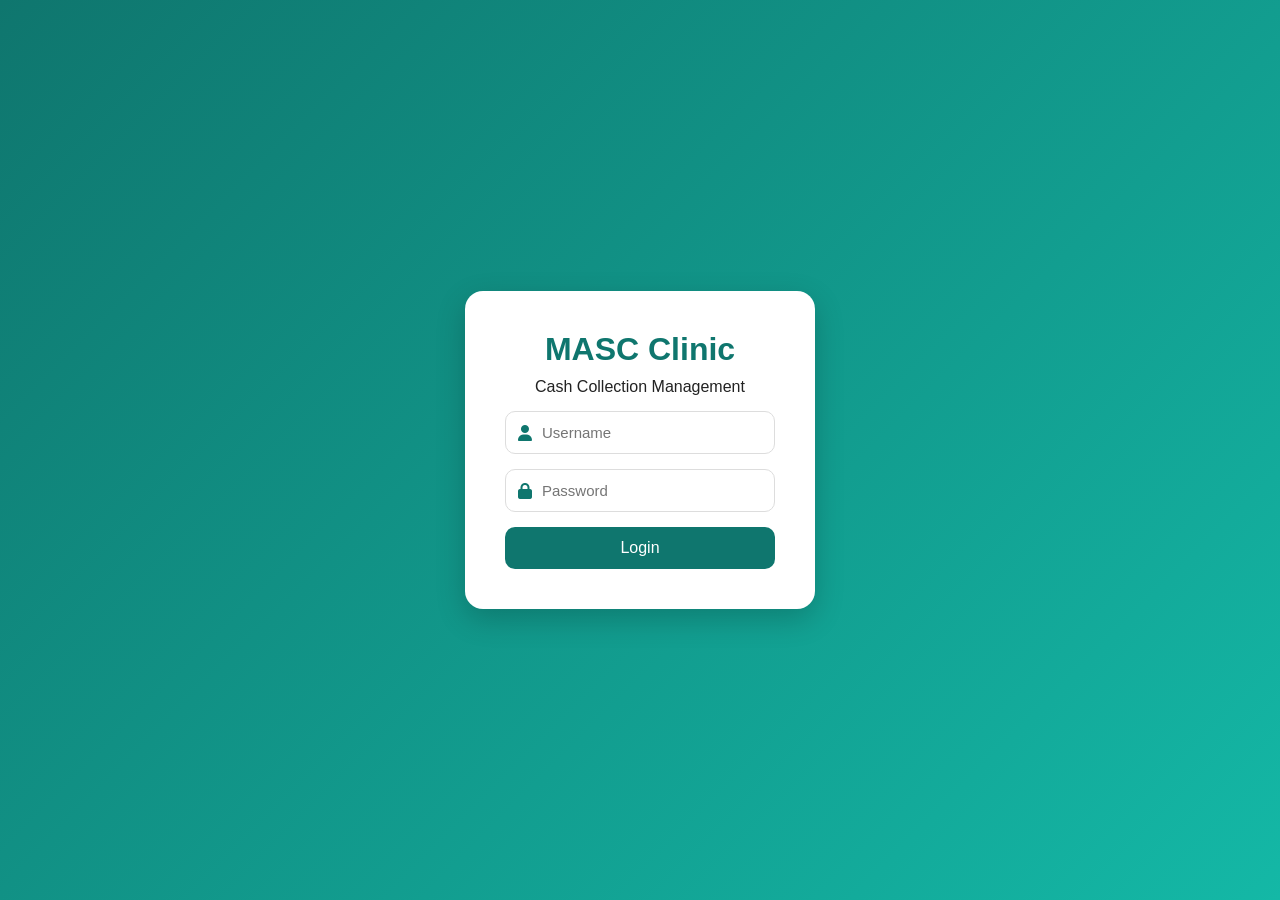
==== index.html @ bd1f54cf "Add files via upload" ====
<!DOCTYPE html>
<html lang="en">
<head>
<meta charset="UTF-8">
<meta name="viewport" content="width=device-width, initial-scale=1.0">
<title>MASC Clinic Login</title>

<link rel="stylesheet" href="css/style.css">
<link rel="stylesheet"
href="https://cdnjs.cloudflare.com/ajax/libs/font-awesome/6.6.0/css/all.min.css">

</head>
<body>

<div class="login-container">

    <div class="login-card">

        <h1>MASC Clinic</h1>
        <p>Cash Collection Management</p>

        <form id="loginForm">

            <div class="input-box">
                <i class="fa fa-user"></i>
                <input type="text" id="username" placeholder="Username" required>
            </div>

            <div class="input-box">
                <i class="fa fa-lock"></i>
                <input type="password" id="password" placeholder="Password" required>
            </div>

            <button type="submit">Login</button>

        </form>

        <p id="loginMessage"></p>

    </div>

</div>

<script src="js/api.js"></script>
<script src="js/auth.js"></script>

</body>
</html>
---- css/style.css ----
*{
margin:0;
padding:0;
box-sizing:border-box;
font-family:Segoe UI,sans-serif;
}

body{
background:#f4f7fa;
color:#222;
}

/* LOGIN */

.login-container{
display:flex;
justify-content:center;
align-items:center;
height:100vh;
background:linear-gradient(135deg,#0f766e,#14b8a6);
}

.login-card{
background:white;
padding:40px;
border-radius:18px;
width:350px;
box-shadow:0 10px 30px rgba(0,0,0,.2);
text-align:center;
}

.login-card h1{
color:#0f766e;
margin-bottom:10px;
}

.input-box{
display:flex;
align-items:center;
border:1px solid #ddd;
border-radius:10px;
margin:15px 0;
padding:12px;
}

.input-box i{
margin-right:10px;
color:#0f766e;
}

.input-box input{
border:none;
outline:none;
flex:1;
font-size:15px;
}

button{
width:100%;
padding:12px;
border:none;
border-radius:10px;
background:#0f766e;
color:white;
font-size:16px;
cursor:pointer;
transition:.3s;
}

button:hover{
background:#115e59;
}

/* DASHBOARD */

header{
display:flex;
justify-content:space-between;
align-items:center;
padding:18px 30px;
background:#0f766e;
color:white;
}

header button{
width:auto;
padding:10px 18px;
margin-left:15px;
}

.container{
padding:25px;
}

.cards{
display:grid;
grid-template-columns:repeat(auto-fit,minmax(180px,1fr));
gap:20px;
margin-bottom:25px;
}

.card{
background:white;
padding:25px;
border-radius:16px;
text-align:center;
box-shadow:0 5px 15px rgba(0,0,0,.08);
}

.card i{
font-size:30px;
color:#0f766e;
margin-bottom:10px;
}

.main-grid{
display:grid;
grid-template-columns:repeat(auto-fit,minmax(320px,1fr));
gap:20px;
margin-bottom:20px;
}

.panel{
background:white;
padding:20px;
border-radius:16px;
box-shadow:0 5px 15px rgba(0,0,0,.08);
}

.panel h3{
margin-bottom:15px;
color:#0f766e;
}

.panel input,
.panel select,
.panel textarea{
width:100%;
padding:12px;
margin-bottom:12px;
border-radius:10px;
border:1px solid #ddd;
}

table{
width:100%;
border-collapse:collapse;
}

th,td{
padding:12px;
border-bottom:1px solid #eee;
text-align:left;
}

th{
background:#0f766e;
color:white;
}

@media(max-width:768px){

header{
flex-direction:column;
gap:10px;
}

.login-card{
width:92%;
}

}
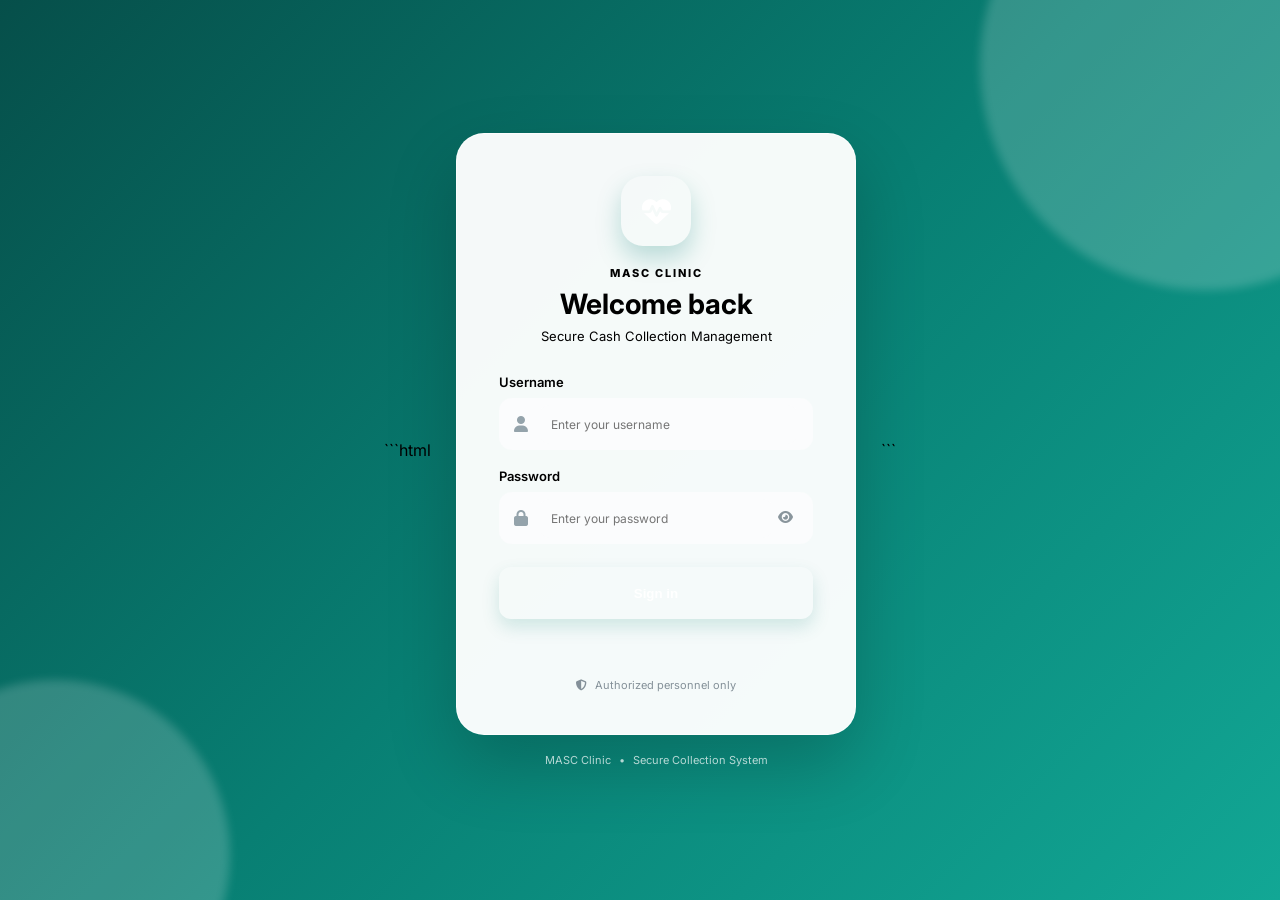
==== commit a9a83006: "Update index.html" ====
--- a/index.html
+++ b/index.html
@@ -1,48 +1,152 @@
+```html
 <!DOCTYPE html>
 <html lang="en">
 <head>
 <meta charset="UTF-8">
 <meta name="viewport" content="width=device-width, initial-scale=1.0">
-<title>MASC Clinic Login</title>
 
-<link rel="stylesheet" href="css/style.css">
+<title>MASC Clinic | Secure Login</title>
+
+<link rel="preconnect" href="https://fonts.googleapis.com">
+<link rel="preconnect" href="https://fonts.gstatic.com" crossorigin>
+<link href="https://fonts.googleapis.com/css2?family=Inter:wght@400;500;600;700;800&display=swap" rel="stylesheet">
+
 <link rel="stylesheet"
 href="https://cdnjs.cloudflare.com/ajax/libs/font-awesome/6.6.0/css/all.min.css">
 
+<link rel="stylesheet" href="css/style.css">
 </head>
-<body>
 
-<div class="login-container">
+<body class="login-page">
+
+<div class="login-background">
+    <div class="orb orb-one"></div>
+    <div class="orb orb-two"></div>
+</div>
+
+<div class="login-wrapper">
 
     <div class="login-card">
 
-        <h1>MASC Clinic</h1>
-        <p>Cash Collection Management</p>
+        <div class="brand-logo">
+            <div class="logo-icon">
+                <i class="fa-solid fa-heart-pulse"></i>
+            </div>
+        </div>
+
+        <div class="login-heading">
+            <span>MASC CLINIC</span>
+            <h1>Welcome back</h1>
+            <p>Secure Cash Collection Management</p>
+        </div>
 
         <form id="loginForm">
 
-            <div class="input-box">
-                <i class="fa fa-user"></i>
-                <input type="text" id="username" placeholder="Username" required>
+            <div class="form-group">
+
+                <label>Username</label>
+
+                <div class="input-wrapper">
+
+                    <i class="fa-solid fa-user"></i>
+
+                    <input
+                        type="text"
+                        id="username"
+                        autocomplete="username"
+                        placeholder="Enter your username"
+                        required
+                    >
+
+                </div>
+
             </div>
 
-            <div class="input-box">
-                <i class="fa fa-lock"></i>
-                <input type="password" id="password" placeholder="Password" required>
+
+            <div class="form-group">
+
+                <label>Password</label>
+
+                <div class="input-wrapper">
+
+                    <i class="fa-solid fa-lock"></i>
+
+                    <input
+                        type="password"
+                        id="password"
+                        autocomplete="current-password"
+                        placeholder="Enter your password"
+                        required
+                    >
+
+                    <button
+                        type="button"
+                        class="password-toggle"
+                        id="togglePassword"
+                    >
+                        <i class="fa-solid fa-eye"></i>
+                    </button>
+
+                </div>
+
             </div>
 
-            <button type="submit">Login</button>
+
+            <button
+                type="submit"
+                class="primary-btn"
+                id="loginButton"
+            >
+
+                <span id="loginButtonText">
+                    Sign in
+                </span>
+
+                <span
+                    id="loginLoader"
+                    class="spinner hidden"
+                ></span>
+
+            </button>
 
         </form>
 
-        <p id="loginMessage"></p>
+
+        <div
+            id="loginMessage"
+            class="login-message"
+        ></div>
+
+
+        <div class="security-note">
+
+            <i class="fa-solid fa-shield-halved"></i>
+
+            <span>
+                Authorized personnel only
+            </span>
+
+        </div>
+
+    </div>
+
+
+    <div class="login-footer">
+
+        <span>MASC Clinic</span>
+
+        <span>•</span>
+
+        <span>Secure Collection System</span>
 
     </div>
 
 </div>
 
+
 <script src="js/api.js"></script>
 <script src="js/auth.js"></script>
 
 </body>
-</html>+</html>
+```
--- a/css/style.css
+++ b/css/style.css
@@ -1,172 +1,2531 @@
+```css
+:root{
+
+--primary:#087f73;
+--primary-dark:#05665d;
+--primary-light:#e7f7f4;
+
+--background:#f5f8fa;
+--surface:#ffffff;
+
+--text:#17252f;
+--muted:#71808c;
+--border:#e7edf0;
+
+--danger:#dc4c4c;
+--success:#15966f;
+
+--shadow:
+0 10px 35px rgba(17,50,60,.07);
+
+--radius:18px;
+
+}
+
+
 *{
 margin:0;
 padding:0;
 box-sizing:border-box;
-font-family:Segoe UI,sans-serif;
-}
+}
+
 
 body{
-background:#f4f7fa;
-color:#222;
-}
-
-/* LOGIN */
-
-.login-container{
-display:flex;
+
+font-family:
+Inter,
+system-ui,
+sans-serif;
+
+background:
+var(--background);
+
+color:
+var(--text);
+
+}
+
+
+/* ==========================================
+   LOGIN
+========================================== */
+
+.login-page{
+
+min-height:100vh;
+
+display:flex;
+
 justify-content:center;
-align-items:center;
-height:100vh;
-background:linear-gradient(135deg,#0f766e,#14b8a6);
-}
+
+align-items:center;
+
+overflow:hidden;
+
+background:
+linear-gradient(
+135deg,
+#064f4a,
+#087f73,
+#12a795
+);
+
+}
+
+
+.login-background{
+
+position:fixed;
+
+inset:0;
+
+overflow:hidden;
+
+pointer-events:none;
+
+}
+
+
+.orb{
+
+position:absolute;
+
+border-radius:50%;
+
+filter:blur(5px);
+
+opacity:.18;
+
+background:white;
+
+}
+
+
+.orb-one{
+
+width:450px;
+
+height:450px;
+
+right:-150px;
+
+top:-160px;
+
+}
+
+
+.orb-two{
+
+width:350px;
+
+height:350px;
+
+left:-120px;
+
+bottom:-130px;
+
+}
+
+
+.login-wrapper{
+
+width:100%;
+
+max-width:450px;
+
+padding:25px;
+
+position:relative;
+
+z-index:2;
+
+}
+
 
 .login-card{
+
+background:
+rgba(255,255,255,.96);
+
+border:
+1px solid
+rgba(255,255,255,.7);
+
+border-radius:28px;
+
+padding:42px;
+
+box-shadow:
+0 30px 70px
+rgba(0,0,0,.2);
+
+}
+
+
+.brand-logo{
+
+display:flex;
+
+justify-content:center;
+
+margin-bottom:20px;
+
+}
+
+
+.logo-icon{
+
+width:70px;
+
+height:70px;
+
+display:flex;
+
+align-items:center;
+
+justify-content:center;
+
+border-radius:22px;
+
+background:
+linear-gradient(
+135deg,
+var(--primary),
+#14b8a6
+);
+
+color:white;
+
+font-size:29px;
+
+box-shadow:
+0 12px 25px
+rgba(8,127,115,.25);
+
+}
+
+
+.login-heading{
+
+text-align:center;
+
+margin-bottom:30px;
+
+}
+
+
+.login-heading span{
+
+font-size:11px;
+
+font-weight:800;
+
+letter-spacing:2px;
+
+color:var(--primary);
+
+}
+
+
+.login-heading h1{
+
+font-size:28px;
+
+margin:7px 0;
+
+}
+
+
+.login-heading p{
+
+font-size:13px;
+
+color:var(--muted);
+
+}
+
+
+.form-group{
+
+margin-bottom:18px;
+
+}
+
+
+.form-group label{
+
+display:block;
+
+font-size:13px;
+
+font-weight:600;
+
+margin-bottom:8px;
+
+}
+
+
+.input-wrapper{
+
+height:52px;
+
+display:flex;
+
+align-items:center;
+
+border:
+1px solid
+var(--border);
+
+border-radius:13px;
+
+padding:0 15px;
+
+background:#fbfcfd;
+
+transition:.25s;
+
+}
+
+
+.input-wrapper:focus-within{
+
+border-color:
+var(--primary);
+
+box-shadow:
+0 0 0 4px
+rgba(8,127,115,.08);
+
+}
+
+
+.input-wrapper > i{
+
+color:
+#94a3ab;
+
+margin-right:11px;
+
+}
+
+
+.input-wrapper input{
+
+border:none;
+
+outline:none;
+
+background:none;
+
+width:100%;
+
+font-size:14px;
+
+color:var(--text);
+
+}
+
+
+.password-toggle{
+
+border:none;
+
+background:none;
+
+color:#89959c;
+
+cursor:pointer;
+
+padding:5px;
+
+}
+
+
+.primary-btn{
+
+border:none;
+
+border-radius:12px;
+
+padding:13px 20px;
+
+background:
+linear-gradient(
+135deg,
+var(--primary),
+#0b9587
+);
+
+color:white;
+
+font-weight:700;
+
+cursor:pointer;
+
+transition:.25s;
+
+box-shadow:
+0 8px 18px
+rgba(8,127,115,.16);
+
+}
+
+
+.primary-btn:hover{
+
+transform:
+translateY(-1px);
+
+box-shadow:
+0 12px 25px
+rgba(8,127,115,.22);
+
+}
+
+
+.primary-btn:disabled{
+
+opacity:.65;
+
+cursor:not-allowed;
+
+transform:none;
+
+}
+
+
+.login-card .primary-btn{
+
+width:100%;
+
+margin-top:5px;
+
+height:52px;
+
+}
+
+
+.login-message{
+
+min-height:20px;
+
+text-align:center;
+
+font-size:13px;
+
+margin-top:14px;
+
+}
+
+
+.login-message.error{
+
+color:var(--danger);
+
+}
+
+
+.login-message.success{
+
+color:var(--success);
+
+}
+
+
+.security-note{
+
+display:flex;
+
+justify-content:center;
+
+align-items:center;
+
+gap:8px;
+
+margin-top:25px;
+
+font-size:11px;
+
+color:#849099;
+
+}
+
+
+.security-note i{
+
+color:var(--success);
+
+}
+
+
+.login-footer{
+
+display:flex;
+
+justify-content:center;
+
+gap:8px;
+
+color:rgba(255,255,255,.7);
+
+font-size:11px;
+
+margin-top:18px;
+
+}
+
+
+/* ==========================================
+   SIDEBAR
+========================================== */
+
+.sidebar{
+
+position:fixed;
+
+left:0;
+
+top:0;
+
+bottom:0;
+
+width:255px;
+
+background:#ffffff;
+
+border-right:
+1px solid
+var(--border);
+
+display:flex;
+
+flex-direction:column;
+
+z-index:100;
+
+}
+
+
+.sidebar-brand{
+
+height:82px;
+
+display:flex;
+
+align-items:center;
+
+gap:12px;
+
+padding:0 25px;
+
+border-bottom:
+1px solid
+var(--border);
+
+}
+
+
+.brand-mark{
+
+width:40px;
+
+height:40px;
+
+border-radius:12px;
+
+display:flex;
+
+align-items:center;
+
+justify-content:center;
+
+background:
+linear-gradient(
+135deg,
+var(--primary),
+#14a899
+);
+
+color:white;
+
+}
+
+
+.sidebar-brand strong{
+
+display:block;
+
+font-size:16px;
+
+letter-spacing:1px;
+
+}
+
+
+.sidebar-brand span{
+
+font-size:9px;
+
+letter-spacing:2px;
+
+color:var(--muted);
+
+}
+
+
+.sidebar-nav{
+
+padding:22px 14px;
+
+flex:1;
+
+}
+
+
+.nav-item{
+
+width:100%;
+
+border:none;
+
+background:none;
+
+display:flex;
+
+align-items:center;
+
+gap:13px;
+
+padding:13px 15px;
+
+border-radius:12px;
+
+margin-bottom:5px;
+
+color:#70808a;
+
+font-size:13px;
+
+font-weight:600;
+
+cursor:pointer;
+
+text-align:left;
+
+transition:.2s;
+
+}
+
+
+.nav-item i{
+
+width:20px;
+
+text-align:center;
+
+}
+
+
+.nav-item:hover{
+
+background:
+#f2f8f7;
+
+color:var(--primary);
+
+}
+
+
+.nav-item.active{
+
+background:
+var(--primary-light);
+
+color:var(--primary);
+
+}
+
+
+.sidebar-bottom{
+
+padding:18px;
+
+border-top:
+1px solid
+var(--border);
+
+}
+
+
+.secure-status{
+
+display:flex;
+
+align-items:center;
+
+gap:10px;
+
+padding:12px;
+
+background:#f7fafb;
+
+border-radius:12px;
+
+margin-bottom:12px;
+
+}
+
+
+.status-dot{
+
+width:8px;
+
+height:8px;
+
+border-radius:50%;
+
+background:#21ad79;
+
+box-shadow:
+0 0 0 4px
+rgba(33,173,121,.12);
+
+}
+
+
+.secure-status strong{
+
+display:block;
+
+font-size:11px;
+
+}
+
+
+.secure-status small{
+
+color:var(--muted);
+
+font-size:9px;
+
+}
+
+
+.logout-btn{
+
+width:100%;
+
+border:none;
+
+background:none;
+
+padding:12px;
+
+border-radius:10px;
+
+color:#77858d;
+
+cursor:pointer;
+
+font-weight:600;
+
+text-align:left;
+
+}
+
+
+.logout-btn:hover{
+
+background:#fff2f2;
+
+color:var(--danger);
+
+}
+
+
+/* ==========================================
+   MAIN
+========================================== */
+
+.main-content{
+
+margin-left:255px;
+
+min-height:100vh;
+
+padding:0 35px 50px;
+
+}
+
+
+.topbar{
+
+height:90px;
+
+display:flex;
+
+align-items:center;
+
+justify-content:space-between;
+
+}
+
+
+.page-heading span{
+
+display:block;
+
+font-size:10px;
+
+color:var(--muted);
+
+margin-bottom:4px;
+
+}
+
+
+.page-heading h1{
+
+font-size:23px;
+
+}
+
+
+.topbar-user{
+
+display:flex;
+
+align-items:center;
+
+gap:12px;
+
+}
+
+
+.user-info{
+
+text-align:right;
+
+}
+
+
+.user-info strong{
+
+display:block;
+
+font-size:12px;
+
+}
+
+
+.user-info span{
+
+font-size:10px;
+
+color:var(--muted);
+
+text-transform:capitalize;
+
+}
+
+
+.avatar{
+
+width:40px;
+
+height:40px;
+
+border-radius:13px;
+
+display:flex;
+
+align-items:center;
+
+justify-content:center;
+
+background:
+var(--primary-light);
+
+color:var(--primary);
+
+font-weight:800;
+
+}
+
+
+.mobile-menu{
+
+display:none;
+
+border:none;
+
 background:white;
+
+width:40px;
+
+height:40px;
+
+border-radius:10px;
+
+color:var(--primary);
+
+}
+
+
+/* ==========================================
+   SECTIONS
+========================================== */
+
+.page-section{
+
+display:none;
+
+}
+
+
+.page-section.active{
+
+display:block;
+
+animation:
+fadeIn .3s ease;
+
+}
+
+
+@keyframes fadeIn{
+
+from{
+opacity:0;
+transform:translateY(5px);
+}
+
+to{
+opacity:1;
+transform:translateY(0);
+}
+
+}
+
+
+.welcome-banner{
+
+background:
+linear-gradient(
+110deg,
+#075e58,
+#087f73,
+#0da18f
+);
+
+border-radius:22px;
+
+padding:30px;
+
+color:white;
+
+display:flex;
+
+justify-content:space-between;
+
+align-items:center;
+
+margin-bottom:25px;
+
+overflow:hidden;
+
+position:relative;
+
+}
+
+
+.eyebrow{
+
+font-size:10px;
+
+font-weight:800;
+
+letter-spacing:1.8px;
+
+color:var(--primary);
+
+}
+
+
+.welcome-banner .eyebrow{
+
+color:
+rgba(255,255,255,.65);
+
+}
+
+
+.welcome-banner h2{
+
+font-size:25px;
+
+margin:7px 0;
+
+}
+
+
+.welcome-banner p{
+
+font-size:12px;
+
+color:
+rgba(255,255,255,.75);
+
+}
+
+
+.welcome-icon{
+
+width:70px;
+
+height:70px;
+
+border-radius:22px;
+
+display:flex;
+
+align-items:center;
+
+justify-content:center;
+
+background:
+rgba(255,255,255,.13);
+
+font-size:28px;
+
+}
+
+
+/* ==========================================
+   STATS
+========================================== */
+
+.stats-grid{
+
+display:grid;
+
+grid-template-columns:
+repeat(4,1fr);
+
+gap:17px;
+
+margin-bottom:30px;
+
+}
+
+
+.stat-card{
+
+background:white;
+
+border:1px solid var(--border);
+
+border-radius:17px;
+
+padding:20px;
+
+display:flex;
+
+align-items:center;
+
+gap:15px;
+
+box-shadow:var(--shadow);
+
+transition:.25s;
+
+}
+
+
+.stat-card:hover{
+
+transform:
+translateY(-3px);
+
+}
+
+
+.stat-icon{
+
+width:48px;
+
+height:48px;
+
+border-radius:14px;
+
+display:flex;
+
+align-items:center;
+
+justify-content:center;
+
+font-size:18px;
+
+}
+
+
+.stat-icon.today{
+
+background:#e8f7f4;
+color:#087f73;
+
+}
+
+
+.stat-icon.month{
+
+background:#eef3ff;
+color:#5876d8;
+
+}
+
+
+.stat-icon.year{
+
+background:#fff4e8;
+color:#d68b3d;
+
+}
+
+
+.stat-icon.transactions{
+
+background:#f3edff;
+color:#8259c9;
+
+}
+
+
+.stat-card span{
+
+font-size:10px;
+
+color:var(--muted);
+
+}
+
+
+.stat-card h3{
+
+font-size:18px;
+
+margin-top:5px;
+
+}
+
+
+.stat-card h3 strong{
+
+font-size:18px;
+
+}
+
+
+/* ==========================================
+   SECTION HEADER
+========================================== */
+
+.section-header{
+
+display:flex;
+
+justify-content:space-between;
+
+align-items:center;
+
+margin:30px 0 15px;
+
+}
+
+
+.section-header h2{
+
+font-size:17px;
+
+}
+
+
+.section-header h3{
+
+font-size:15px;
+
+}
+
+
+.section-header p{
+
+font-size:11px;
+
+color:var(--muted);
+
+margin-top:4px;
+
+}
+
+
+.text-btn{
+
+border:none;
+
+background:none;
+
+color:var(--primary);
+
+font-size:11px;
+
+font-weight:700;
+
+cursor:pointer;
+
+}
+
+
+.text-btn i{
+
+margin-left:5px;
+
+}
+
+
+/* ==========================================
+   QUICK ACTIONS
+========================================== */
+
+.quick-grid{
+
+display:grid;
+
+grid-template-columns:
+repeat(2,1fr);
+
+gap:15px;
+
+}
+
+
+.quick-card{
+
+display:flex;
+
+align-items:center;
+
+gap:14px;
+
+border:1px solid var(--border);
+
+background:white;
+
+padding:17px;
+
+border-radius:15px;
+
+text-align:left;
+
+cursor:pointer;
+
+transition:.25s;
+
+}
+
+
+.quick-card:hover{
+
+border-color:
+#cce8e4;
+
+transform:
+translateY(-2px);
+
+box-shadow:var(--shadow);
+
+}
+
+
+.quick-icon{
+
+width:42px;
+
+height:42px;
+
+border-radius:12px;
+
+background:var(--primary-light);
+
+color:var(--primary);
+
+display:flex;
+
+align-items:center;
+
+justify-content:center;
+
+}
+
+
+.quick-card strong{
+
+display:block;
+
+font-size:12px;
+
+}
+
+
+.quick-card span{
+
+display:block;
+
+font-size:10px;
+
+color:var(--muted);
+
+margin-top:3px;
+
+}
+
+
+.arrow{
+
+margin-left:auto;
+
+color:#b0bbc0;
+
+font-size:11px;
+
+}
+
+
+/* ==========================================
+   TABLE
+========================================== */
+
+.table-card{
+
+background:white;
+
+border:1px solid var(--border);
+
+border-radius:17px;
+
+overflow:hidden;
+
+box-shadow:var(--shadow);
+
+}
+
+
+.table-wrapper{
+
+overflow-x:auto;
+
+}
+
+
+table{
+
+width:100%;
+
+border-collapse:collapse;
+
+min-width:700px;
+
+}
+
+
+th{
+
+padding:13px 16px;
+
+background:#f8fafb;
+
+color:#7c8990;
+
+font-size:9px;
+
+font-weight:700;
+
+text-align:left;
+
+text-transform:uppercase;
+
+letter-spacing:.5px;
+
+}
+
+
+td{
+
+padding:14px 16px;
+
+border-top:
+1px solid
+#edf1f3;
+
+font-size:11px;
+
+white-space:nowrap;
+
+}
+
+
+.amount{
+
+font-weight:700;
+
+color:var(--primary);
+
+}
+
+
+.receipt{
+
+font-weight:600;
+
+color:#55646d;
+
+}
+
+
+.payment-badge{
+
+display:inline-block;
+
+padding:5px 8px;
+
+border-radius:7px;
+
+background:#f0f6f5;
+
+color:var(--primary);
+
+font-size:9px;
+
+font-weight:700;
+
+}
+
+
+.empty-row{
+
+text-align:center;
+
+color:var(--muted);
+
 padding:40px;
+
+}
+
+
+/* ==========================================
+   FORMS
+========================================== */
+
+.form-card,
+.filter-card,
+.report-filter-card,
+.chart-card{
+
+background:white;
+
+border:1px solid var(--border);
+
 border-radius:18px;
-width:350px;
-box-shadow:0 10px 30px rgba(0,0,0,.2);
+
+box-shadow:var(--shadow);
+
+}
+
+
+.form-card{
+
+padding:25px;
+
+margin-bottom:20px;
+
+}
+
+
+.form-card-header{
+
+display:flex;
+
+justify-content:space-between;
+
+margin-bottom:20px;
+
+}
+
+
+.form-card-header h3{
+
+font-size:16px;
+
+}
+
+
+.form-card-header p{
+
+font-size:11px;
+
+color:var(--muted);
+
+margin-top:4px;
+
+}
+
+
+.icon-btn{
+
+border:none;
+
+background:#f4f7f8;
+
+width:34px;
+
+height:34px;
+
+border-radius:10px;
+
+cursor:pointer;
+
+color:#687780;
+
+}
+
+
+.form-grid{
+
+display:grid;
+
+grid-template-columns:
+repeat(2,1fr);
+
+gap:17px;
+
+}
+
+
+.form-grid .full{
+
+grid-column:
+1 / -1;
+
+}
+
+
+.form-group input,
+.form-group select,
+.form-group textarea,
+.filter-actions input,
+.filter-actions select,
+.range-fields input{
+
+width:100%;
+
+border:
+1px solid
+var(--border);
+
+background:#fbfcfd;
+
+border-radius:11px;
+
+padding:12px;
+
+outline:none;
+
+font-family:inherit;
+
+font-size:12px;
+
+}
+
+
+.form-group input:focus,
+.form-group select:focus,
+.form-group textarea:focus{
+
+border-color:var(--primary);
+
+box-shadow:
+0 0 0 3px
+rgba(8,127,115,.07);
+
+}
+
+
+.form-actions{
+
+display:flex;
+
+justify-content:flex-end;
+
+gap:10px;
+
+margin-top:20px;
+
+}
+
+
+.secondary-btn,
+.danger-btn{
+
+border:none;
+
+border-radius:11px;
+
+padding:12px 18px;
+
+font-weight:700;
+
+cursor:pointer;
+
+}
+
+
+.secondary-btn{
+
+background:#eef2f3;
+
+color:#596870;
+
+}
+
+
+.danger-btn{
+
+background:var(--danger);
+
+color:white;
+
+}
+
+
+/* ==========================================
+   FILTER
+========================================== */
+
+.filter-card{
+
+padding:20px;
+
+}
+
+
+.filter-header{
+
+display:flex;
+
+justify-content:space-between;
+
+gap:20px;
+
+align-items:center;
+
+}
+
+
+.filter-header h3{
+
+font-size:15px;
+
+}
+
+
+.filter-header p{
+
+font-size:10px;
+
+color:var(--muted);
+
+margin-top:4px;
+
+}
+
+
+.filter-actions{
+
+display:flex;
+
+gap:8px;
+
+align-items:center;
+
+}
+
+
+.filter-actions select,
+.filter-actions input{
+
+width:auto;
+
+min-width:130px;
+
+}
+
+
+.primary-btn.small{
+
+padding:10px 14px;
+
+font-size:11px;
+
+}
+
+
+.report-summary{
+
+display:flex;
+
+gap:35px;
+
+padding:18px 0;
+
+}
+
+
+.report-summary span{
+
+display:block;
+
+font-size:10px;
+
+color:var(--muted);
+
+}
+
+
+.report-summary strong{
+
+font-size:17px;
+
+display:block;
+
+margin-top:4px;
+
+}
+
+
+/* ==========================================
+   REPORTS
+========================================== */
+
+.report-filter-card{
+
+padding:20px;
+
+margin-bottom:20px;
+
+}
+
+
+.report-filter-tabs{
+
+display:flex;
+
+gap:5px;
+
+margin-bottom:20px;
+
+}
+
+
+.report-tab{
+
+border:none;
+
+background:#f3f6f7;
+
+padding:10px 16px;
+
+border-radius:9px;
+
+font-size:11px;
+
+font-weight:700;
+
+color:#7a878e;
+
+cursor:pointer;
+
+}
+
+
+.report-tab.active{
+
+background:var(--primary);
+
+color:white;
+
+}
+
+
+.range-fields{
+
+display:flex;
+
+gap:10px;
+
+}
+
+
+.range-fields input{
+
+max-width:180px;
+
+}
+
+
+.report-total-card{
+
+display:flex;
+
+justify-content:space-between;
+
+align-items:center;
+
+padding:25px;
+
+border-radius:18px;
+
+background:
+linear-gradient(
+135deg,
+#087f73,
+#0fa491
+);
+
+color:white;
+
+margin-bottom:20px;
+
+}
+
+
+.report-total-card span{
+
+font-size:11px;
+
+opacity:.75;
+
+}
+
+
+.report-total-card h2{
+
+font-size:28px;
+
+margin-top:6px;
+
+}
+
+
+.report-total-icon{
+
+width:55px;
+
+height:55px;
+
+border-radius:16px;
+
+display:flex;
+
+align-items:center;
+
+justify-content:center;
+
+background:
+rgba(255,255,255,.13);
+
+font-size:21px;
+
+}
+
+
+.chart-card{
+
+padding:20px;
+
+margin-bottom:20px;
+
+}
+
+
+.chart-container{
+
+height:300px;
+
+position:relative;
+
+}
+
+
+/* ==========================================
+   ADMIN
+========================================== */
+
+.role-badge,
+.active-badge,
+.inactive-badge{
+
+display:inline-block;
+
+padding:5px 9px;
+
+border-radius:7px;
+
+font-size:9px;
+
+font-weight:700;
+
+text-transform:capitalize;
+
+}
+
+
+.role-badge{
+
+background:#eaf3ff;
+
+color:#4b70b8;
+
+}
+
+
+.active-badge{
+
+background:#e8f8f0;
+
+color:#15966f;
+
+}
+
+
+.inactive-badge{
+
+background:#fff0f0;
+
+color:#dc4c4c;
+
+}
+
+
+.audit-info{
+
+display:flex;
+
+gap:15px;
+
+align-items:center;
+
+background:white;
+
+border:1px solid var(--border);
+
+border-radius:17px;
+
+padding:22px;
+
+}
+
+
+.audit-icon{
+
+width:48px;
+
+height:48px;
+
+border-radius:13px;
+
+display:flex;
+
+align-items:center;
+
+justify-content:center;
+
+background:var(--primary-light);
+
+color:var(--primary);
+
+}
+
+
+.audit-info strong{
+
+font-size:13px;
+
+}
+
+
+.audit-info p{
+
+font-size:11px;
+
+color:var(--muted);
+
+margin-top:4px;
+
+}
+
+
+/* ==========================================
+   TABLE ACTIONS
+========================================== */
+
+.table-actions{
+
+display:flex;
+
+gap:5px;
+
+}
+
+
+.table-btn{
+
+width:29px;
+
+height:29px;
+
+border:none;
+
+border-radius:8px;
+
+cursor:pointer;
+
+}
+
+
+.table-btn.edit{
+
+background:#edf5ff;
+
+color:#4d78bd;
+
+}
+
+
+.table-btn.delete{
+
+background:#fff0f0;
+
+color:var(--danger);
+
+}
+
+
+/* ==========================================
+   MODAL
+========================================== */
+
+.modal-overlay{
+
+position:fixed;
+
+inset:0;
+
+background:
+rgba(15,30,35,.45);
+
+display:flex;
+
+align-items:center;
+
+justify-content:center;
+
+z-index:500;
+
+padding:20px;
+
+}
+
+
+.modal{
+
+background:white;
+
+width:100%;
+
+max-width:390px;
+
+padding:30px;
+
+border-radius:20px;
+
 text-align:center;
-}
-
-.login-card h1{
-color:#0f766e;
-margin-bottom:10px;
-}
-
-.input-box{
-display:flex;
-align-items:center;
-border:1px solid #ddd;
-border-radius:10px;
-margin:15px 0;
-padding:12px;
-}
-
-.input-box i{
-margin-right:10px;
-color:#0f766e;
-}
-
-.input-box input{
-border:none;
-outline:none;
+
+box-shadow:
+0 25px 70px
+rgba(0,0,0,.2);
+
+}
+
+
+.modal-icon{
+
+width:50px;
+
+height:50px;
+
+border-radius:14px;
+
+display:flex;
+
+align-items:center;
+
+justify-content:center;
+
+margin:0 auto 15px;
+
+}
+
+
+.modal-icon.danger{
+
+background:#fff0f0;
+
+color:var(--danger);
+
+}
+
+
+.modal h3{
+
+font-size:17px;
+
+}
+
+
+.modal p{
+
+font-size:11px;
+
+color:var(--muted);
+
+line-height:1.6;
+
+margin:10px 0 20px;
+
+}
+
+
+.modal-actions{
+
+display:flex;
+
+gap:10px;
+
+}
+
+
+.modal-actions button{
+
 flex:1;
-font-size:15px;
-}
-
-button{
+
+}
+
+
+/* ==========================================
+   TOAST
+========================================== */
+
+.toast{
+
+position:fixed;
+
+right:25px;
+
+bottom:25px;
+
+background:#17252f;
+
+color:white;
+
+padding:13px 17px;
+
+border-radius:11px;
+
+display:flex;
+
+align-items:center;
+
+gap:10px;
+
+font-size:11px;
+
+box-shadow:
+0 15px 40px
+rgba(0,0,0,.2);
+
+transform:
+translateY(20px);
+
+opacity:0;
+
+pointer-events:none;
+
+transition:.3s;
+
+z-index:1000;
+
+}
+
+
+.toast.show{
+
+transform:
+translateY(0);
+
+opacity:1;
+
+}
+
+
+.toast.success i{
+
+color:#39c891;
+
+}
+
+
+.toast.error i{
+
+color:#ff7777;
+
+}
+
+
+/* ==========================================
+   UTILITIES
+========================================== */
+
+.hidden{
+
+display:none !important;
+
+}
+
+
+.spinner{
+
+display:inline-block;
+
+width:15px;
+
+height:15px;
+
+border:
+2px solid
+rgba(255,255,255,.35);
+
+border-top-color:white;
+
+border-radius:50%;
+
+animation:
+spin .7s linear infinite;
+
+vertical-align:middle;
+
+}
+
+
+@keyframes spin{
+
+to{
+transform:rotate(360deg);
+}
+
+}
+
+
+/* ==========================================
+   RESPONSIVE
+========================================== */
+
+@media(max-width:1100px){
+
+.stats-grid{
+
+grid-template-columns:
+repeat(2,1fr);
+
+}
+
+.filter-header{
+
+flex-direction:column;
+
+align-items:flex-start;
+
+}
+
+}
+
+
+@media(max-width:800px){
+
+.sidebar{
+
+transform:
+translateX(-100%);
+
+transition:.3s;
+
+}
+
+
+.sidebar.open{
+
+transform:
+translateX(0);
+
+}
+
+
+.sidebar-overlay{
+
+position:fixed;
+
+inset:0;
+
+background:
+rgba(0,0,0,.35);
+
+z-index:90;
+
+display:none;
+
+}
+
+
+.sidebar-overlay.show{
+
+display:block;
+
+}
+
+
+.main-content{
+
+margin-left:0;
+
+padding:
+0 18px 40px;
+
+}
+
+
+.mobile-menu{
+
+display:block;
+
+}
+
+
+.topbar{
+
+height:75px;
+
+}
+
+
+.stats-grid{
+
+grid-template-columns:
+repeat(2,1fr);
+
+}
+
+
+.quick-grid{
+
+grid-template-columns:1fr;
+
+}
+
+
+.form-grid{
+
+grid-template-columns:1fr;
+
+}
+
+
+.form-grid .full{
+
+grid-column:auto;
+
+}
+
+
+.filter-actions{
+
 width:100%;
-padding:12px;
-border:none;
-border-radius:10px;
-background:#0f766e;
-color:white;
-font-size:16px;
-cursor:pointer;
-transition:.3s;
-}
-
-button:hover{
-background:#115e59;
-}
-
-/* DASHBOARD */
-
-header{
-display:flex;
-justify-content:space-between;
-align-items:center;
-padding:18px 30px;
-background:#0f766e;
-color:white;
-}
-
-header button{
-width:auto;
-padding:10px 18px;
-margin-left:15px;
-}
-
-.container{
-padding:25px;
-}
-
-.cards{
+
+flex-wrap:wrap;
+
+}
+
+
+.filter-actions select,
+.filter-actions input{
+
+flex:1;
+
+min-width:120px;
+
+}
+
+
+.range-fields{
+
+flex-wrap:wrap;
+
+}
+
+
+.range-fields input{
+
+max-width:none;
+
+flex:1;
+
+}
+
+
+.welcome-banner{
+
+padding:23px;
+
+}
+
+
+.welcome-icon{
+
+display:none;
+
+}
+
+}
+
+
+@media(max-width:500px){
+
+.login-card{
+
+padding:30px 23px;
+
+}
+
+
+.stats-grid{
+
+grid-template-columns:1fr;
+
+}
+
+
+.stat-card{
+
+padding:17px;
+
+}
+
+
+.user-info{
+
+display:none;
+
+}
+
+
+.section-header{
+
+align-items:flex-start;
+
+gap:10px;
+
+}
+
+
+.section-header .primary-btn{
+
+white-space:nowrap;
+
+}
+
+
+.filter-actions{
+
 display:grid;
-grid-template-columns:repeat(auto-fit,minmax(180px,1fr));
-gap:20px;
-margin-bottom:25px;
-}
-
-.card{
-background:white;
-padding:25px;
-border-radius:16px;
-text-align:center;
-box-shadow:0 5px 15px rgba(0,0,0,.08);
-}
-
-.card i{
-font-size:30px;
-color:#0f766e;
-margin-bottom:10px;
-}
-
-.main-grid{
-display:grid;
-grid-template-columns:repeat(auto-fit,minmax(320px,1fr));
-gap:20px;
-margin-bottom:20px;
-}
-
-.panel{
-background:white;
-padding:20px;
-border-radius:16px;
-box-shadow:0 5px 15px rgba(0,0,0,.08);
-}
-
-.panel h3{
-margin-bottom:15px;
-color:#0f766e;
-}
-
-.panel input,
-.panel select,
-.panel textarea{
+
+grid-template-columns:
+1fr 1fr;
+
 width:100%;
-padding:12px;
-margin-bottom:12px;
-border-radius:10px;
-border:1px solid #ddd;
-}
-
-table{
+
+}
+
+
+.filter-actions select{
+
+grid-column:
+1 / -1;
+
+}
+
+
+.filter-actions .primary-btn{
+
 width:100%;
-border-collapse:collapse;
-}
-
-th,td{
-padding:12px;
-border-bottom:1px solid #eee;
-text-align:left;
-}
-
-th{
-background:#0f766e;
-color:white;
-}
-
-@media(max-width:768px){
-
-header{
-flex-direction:column;
-gap:10px;
-}
-
-.login-card{
-width:92%;
-}
-
-}+
+}
+
+
+.report-filter-tabs{
+
+overflow-x:auto;
+
+}
+
+
+.report-tab{
+
+white-space:nowrap;
+
+}
+
+
+.toast{
+
+left:15px;
+
+right:15px;
+
+bottom:15px;
+
+}
+
+
+.form-actions{
+
+flex-direction:column-reverse;
+
+}
+
+
+.form-actions button{
+
+width:100%;
+
+}
+
+}
+```
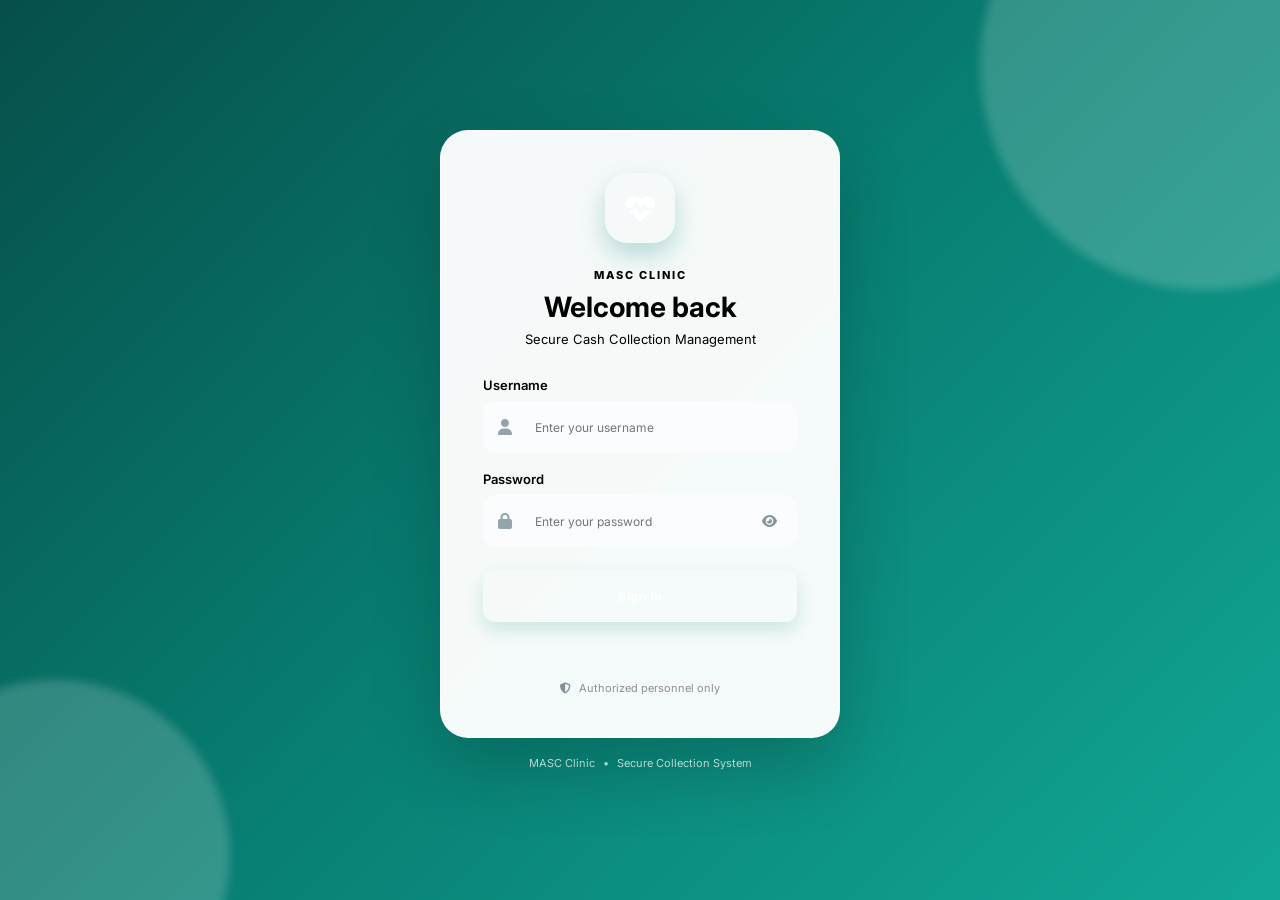
==== commit ba1ddede: "Update index.html" ====
--- a/index.html
+++ b/index.html
@@ -1,4 +1,3 @@
-```html
 <!DOCTYPE html>
 <html lang="en">
 <head>
@@ -149,4 +148,3 @@
 
 </body>
 </html>
-```
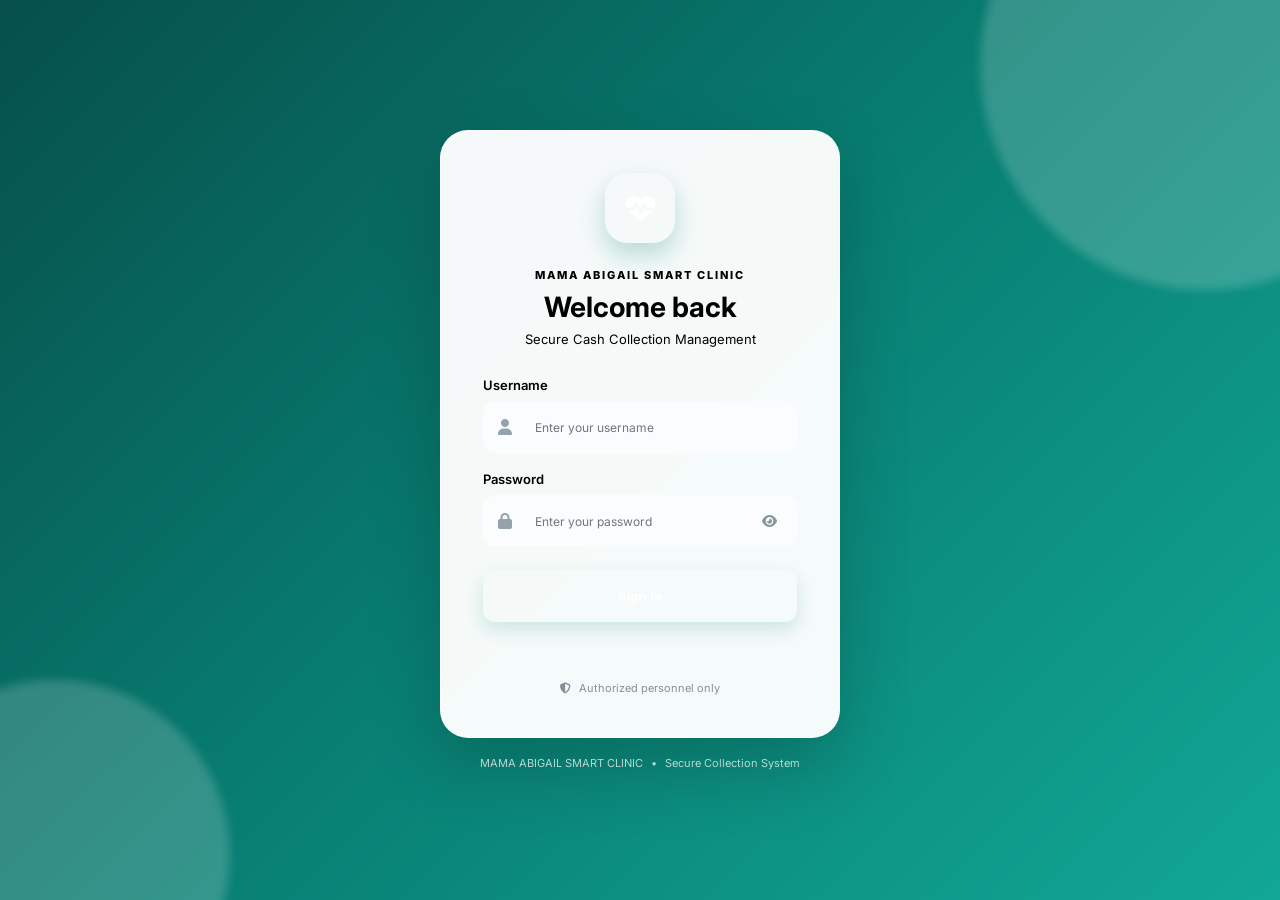
==== commit 5dfdeebc: "Update index.html" ====
--- a/index.html
+++ b/index.html
@@ -4,7 +4,7 @@
 <meta charset="UTF-8">
 <meta name="viewport" content="width=device-width, initial-scale=1.0">
 
-<title>MASC Clinic | Secure Login</title>
+<title>mama abigail smart clinic | Secure Login</title>
 
 <link rel="preconnect" href="https://fonts.googleapis.com">
 <link rel="preconnect" href="https://fonts.gstatic.com" crossorigin>
@@ -34,7 +34,7 @@
         </div>
 
         <div class="login-heading">
-            <span>MASC CLINIC</span>
+            <span>MAMA ABIGAIL SMART CLINIC</span>
             <h1>Welcome back</h1>
             <p>Secure Cash Collection Management</p>
         </div>
@@ -132,7 +132,7 @@
 
     <div class="login-footer">
 
-        <span>MASC Clinic</span>
+        <span>MAMA ABIGAIL SMART CLINIC</span>
 
         <span>•</span>
 
--- a/css/style.css
+++ b/css/style.css
@@ -2528,4 +2528,163 @@
 }
 
 }
+
+
+
+
+
+
+
+```css
+/* =========================
+   BUTTONS
+========================= */
+button,
+.btn {
+    appearance: none;
+    border: none;
+    outline: none;
+    cursor: pointer;
+
+    display: inline-flex;
+    align-items: center;
+    justify-content: center;
+    gap: 8px;
+
+    min-height: 42px;
+    padding: 10px 18px;
+
+    border-radius: 9px;
+
+    background: #087f73;
+    color: #ffffff;
+
+    font-size: 14px;
+    font-weight: 600;
+    line-height: 1.2;
+
+    text-decoration: none;
+
+    box-shadow: 0 3px 8px rgba(0, 0, 0, 0.12);
+
+    transition:
+        background 0.2s ease,
+        transform 0.2s ease,
+        box-shadow 0.2s ease;
+}
+
+button:hover,
+.btn:hover {
+    background: #05665d;
+    color: #ffffff;
+    transform: translateY(-1px);
+    box-shadow: 0 5px 12px rgba(0, 0, 0, 0.16);
+}
+
+button:active,
+.btn:active {
+    transform: translateY(0);
+    box-shadow: 0 2px 5px rgba(0, 0, 0, 0.12);
+}
+
+
+/* Primary button */
+.btn-primary,
+button.primary {
+    background: #087f73;
+    color: #ffffff;
+}
+
+
+/* Secondary button */
+.btn-secondary,
+button.secondary {
+    background: #ffffff;
+    color: #087f73;
+    border: 1px solid #087f73;
+}
+
+.btn-secondary:hover,
+button.secondary:hover {
+    background: #e7f7f4;
+    color: #05665d;
+}
+
+
+/* Success button */
+.btn-success,
+button.success {
+    background: #198754;
+    color: #ffffff;
+}
+
+
+/* Danger button */
+.btn-danger,
+button.danger {
+    background: #dc3545;
+    color: #ffffff;
+}
+
+.btn-danger:hover,
+button.danger:hover {
+    background: #bb2d3b;
+}
+
+
+/* Small action buttons */
+.btn-sm {
+    min-height: 34px;
+    padding: 7px 12px;
+    font-size: 13px;
+    border-radius: 7px;
+}
+
+
+/* Disabled buttons */
+button:disabled,
+.btn:disabled {
+    opacity: 0.55;
+    cursor: not-allowed;
+    transform: none;
+    box-shadow: none;
+}
+
+
+/* Icon-only buttons */
+.icon-btn {
+    width: 40px;
+    height: 40px;
+    min-height: 40px;
+    padding: 0;
+    border-radius: 8px;
+}
+
+
+/* Buttons inside tables */
+table button {
+    min-height: 34px;
+    padding: 6px 11px;
+    font-size: 12px;
+}
+
+
+/* Mobile */
+@media (max-width: 600px) {
+    button,
+    .btn {
+        min-height: 44px;
+        padding: 10px 14px;
+    }
+
+    .btn-group {
+        display: flex;
+        flex-wrap: wrap;
+        gap: 8px;
+    }
+}
 ```
+
+```
+
+
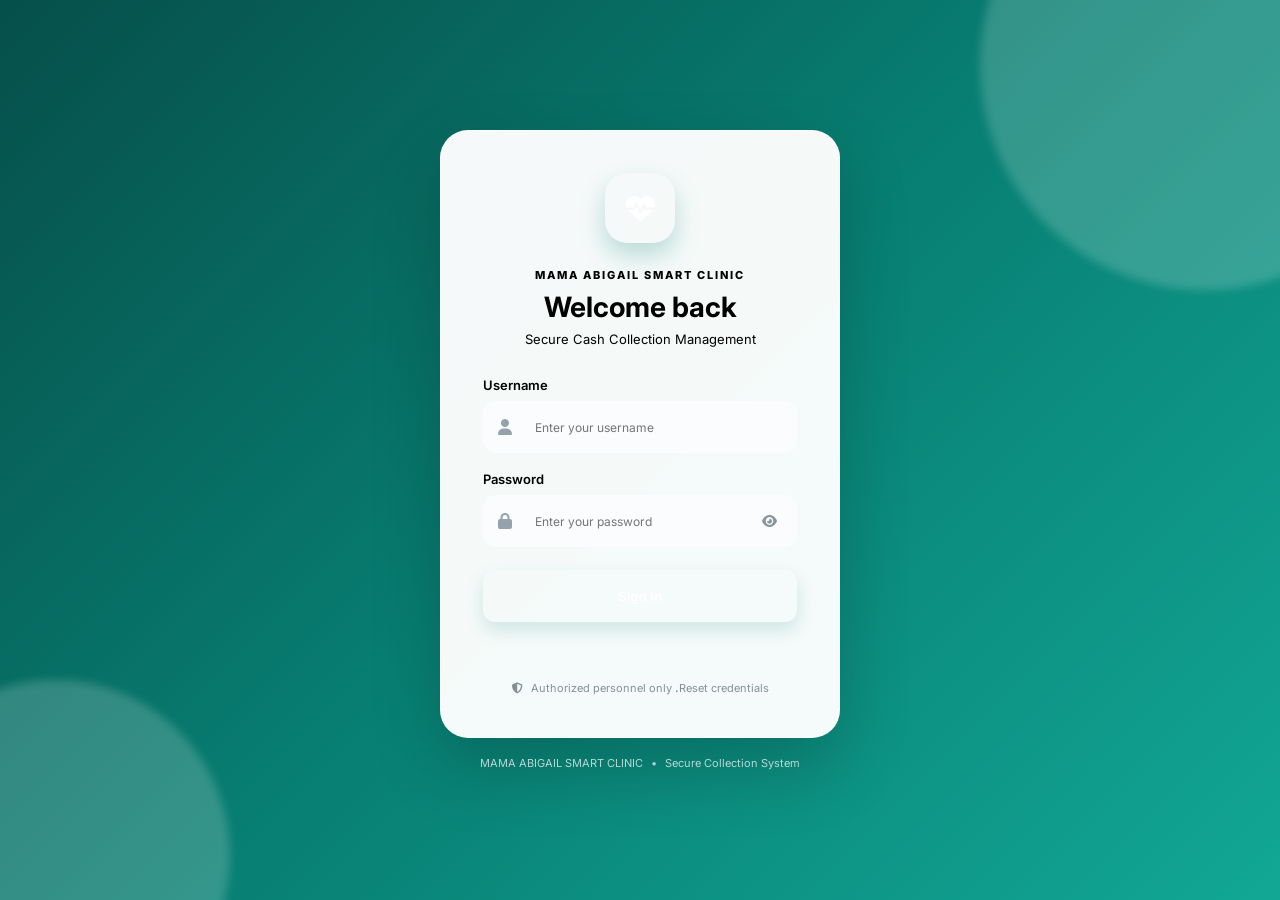
==== commit fe2f8241: "Update index.html" ====
--- a/index.html
+++ b/index.html
@@ -122,7 +122,7 @@
             <i class="fa-solid fa-shield-halved"></i>
 
             <span>
-                Authorized personnel only
+                Authorized personnel only <b>.</b>Reset credentials
             </span>
 
         </div>
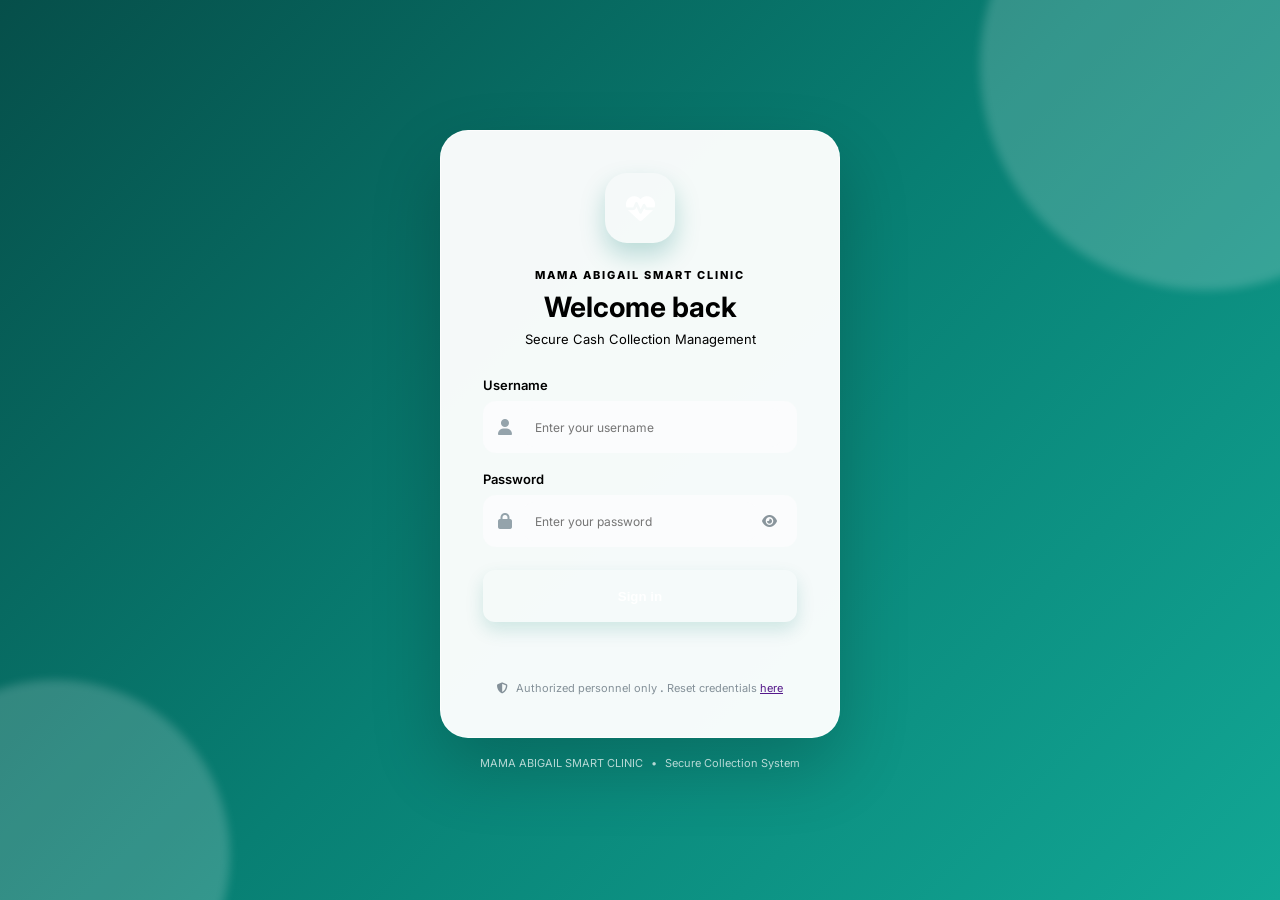
==== commit 4d0bb95c: "Update index.html" ====
--- a/index.html
+++ b/index.html
@@ -122,7 +122,7 @@
             <i class="fa-solid fa-shield-halved"></i>
 
             <span>
-                Authorized personnel only <b>.</b>Reset credentials
+                Authorized personnel only <b>.</b> Reset credentials <a href="">here</a>
             </span>
 
         </div>
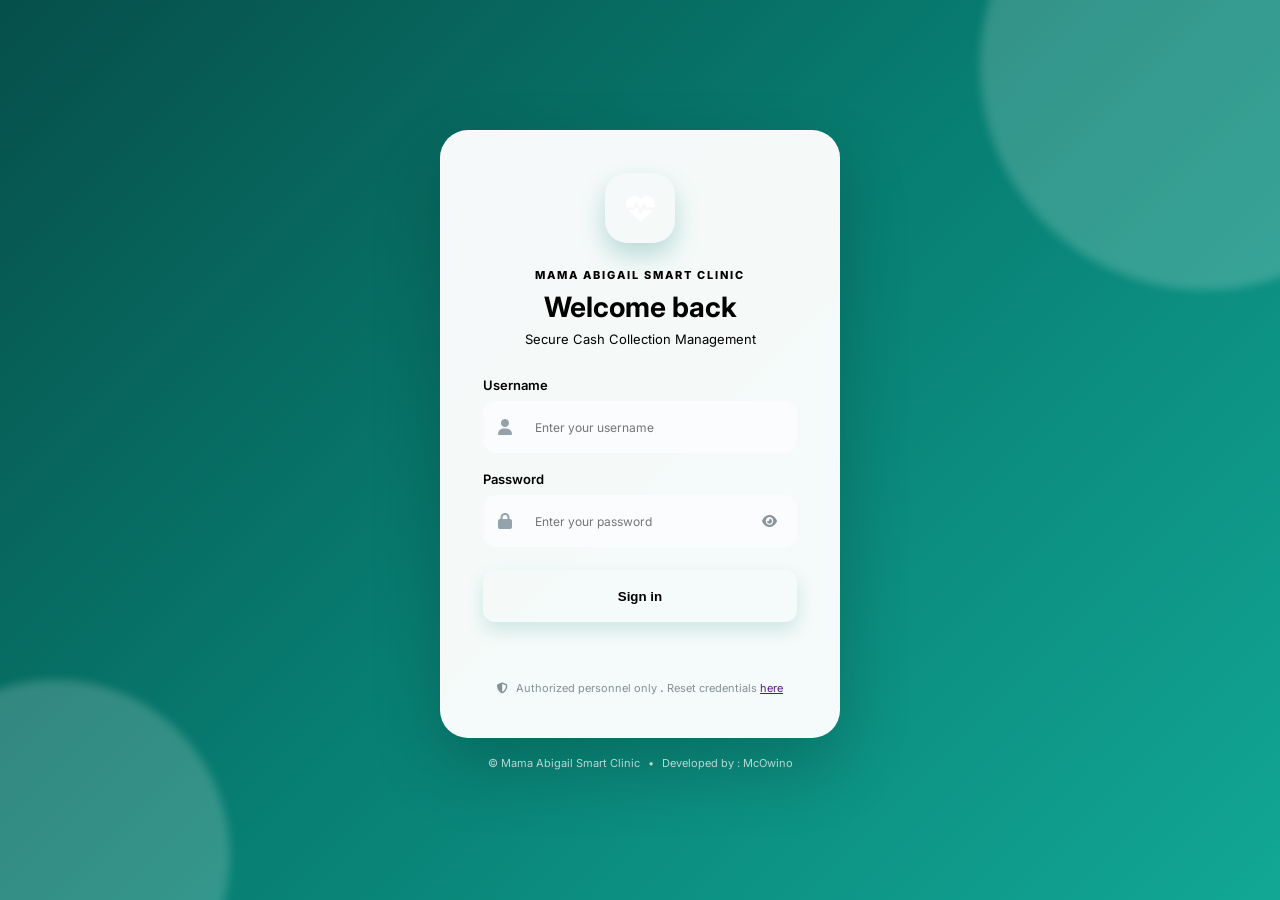
==== commit 12d13478: "Update index.html" ====
--- a/index.html
+++ b/index.html
@@ -132,11 +132,11 @@
 
     <div class="login-footer">
 
-        <span>MAMA ABIGAIL SMART CLINIC</span>
+        <span>© Mama Abigail Smart Clinic</span>
 
         <span>•</span>
 
-        <span>Secure Collection System</span>
+        <span>Developed by : McOwino</span>
 
     </div>
 
--- a/css/style.css
+++ b/css/style.css
@@ -357,7 +357,7 @@
 #0b9587
 );
 
-color:white;
+color:black;
 
 font-weight:700;
 
